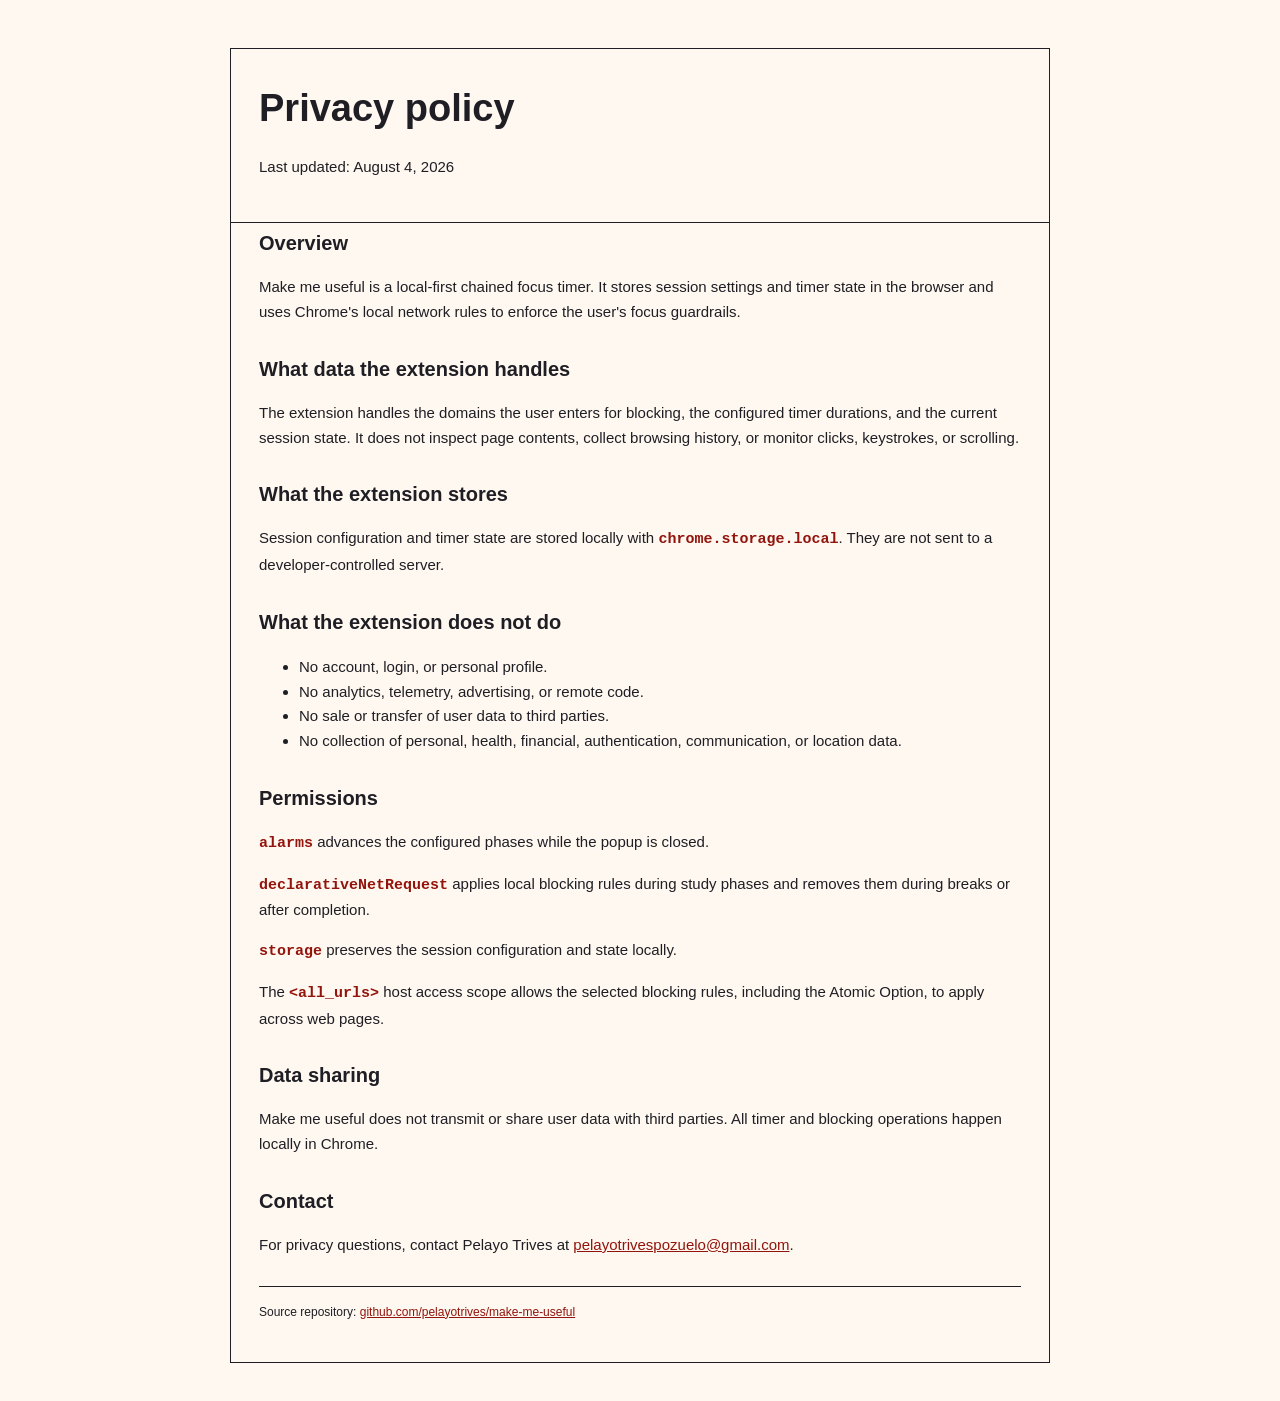
==== docs/privacy/index.html @ 8f9b8221 "feat: initial commit" ====
<!doctype html>
<html lang="en">
  <head>
    <meta charset="UTF-8" />
    <meta name="viewport" content="width=device-width, initial-scale=1.0" />
    <title>Privacy policy | Make me useful</title>
    <meta name="robots" content="noindex, nofollow" />
    <meta name="description" content="Privacy policy for Make me useful, a local-first chained focus timer for Chrome." />
    <style>
      :root { --ink: #1e1e24; --signal: #92140c; --paper: #fff8f0; }
      * { box-sizing: border-box; }
      body { margin: 0; background: var(--paper); color: var(--ink); font-family: Arial, sans-serif; line-height: 1.65; }
      .shell { width: min(820px, calc(100vw - 32px)); margin: 48px auto; }
      .hero, .policy { padding: 28px; border: 1px solid var(--ink); background: var(--paper); }
      .hero { border-bottom: 0; }
      .policy { padding-top: 4px; }
      h1 { margin: 0 0 8px; font-size: 38px; }
      h2 { margin: 28px 0 10px; font-size: 20px; }
      p, li { font-size: 15px; }
      code { color: var(--signal); font-weight: 700; }
      a { color: var(--signal); }
      .footer { margin-top: 28px; padding-top: 16px; border-top: 1px solid var(--ink); font-size: 12px; }
    </style>
  </head>
  <body>
    <main class="shell">
      <section class="hero">
        <h1>Privacy policy</h1>
        <p>Last updated: August 4, 2026</p>
      </section>
      <article class="policy">
        <h2 style="margin-top: 0">Overview</h2>
        <p>Make me useful is a local-first chained focus timer. It stores session settings and timer state in the browser and uses Chrome's local network rules to enforce the user's focus guardrails.</p>

        <h2>What data the extension handles</h2>
        <p>The extension handles the domains the user enters for blocking, the configured timer durations, and the current session state. It does not inspect page contents, collect browsing history, or monitor clicks, keystrokes, or scrolling.</p>

        <h2>What the extension stores</h2>
        <p>Session configuration and timer state are stored locally with <code>chrome.storage.local</code>. They are not sent to a developer-controlled server.</p>

        <h2>What the extension does not do</h2>
        <ul>
          <li>No account, login, or personal profile.</li>
          <li>No analytics, telemetry, advertising, or remote code.</li>
          <li>No sale or transfer of user data to third parties.</li>
          <li>No collection of personal, health, financial, authentication, communication, or location data.</li>
        </ul>

        <h2>Permissions</h2>
        <p><code>alarms</code> advances the configured phases while the popup is closed.</p>
        <p><code>declarativeNetRequest</code> applies local blocking rules during study phases and removes them during breaks or after completion.</p>
        <p><code>storage</code> preserves the session configuration and state locally.</p>
        <p>The <code>&lt;all_urls&gt;</code> host access scope allows the selected blocking rules, including the Atomic Option, to apply across web pages.</p>

        <h2>Data sharing</h2>
        <p>Make me useful does not transmit or share user data with third parties. All timer and blocking operations happen locally in Chrome.</p>

        <h2>Contact</h2>
        <p>For privacy questions, contact Pelayo Trives at <a href="mailto:pelayotrivespozuelo@gmail.com">pelayotrivespozuelo@gmail.com</a>.</p>

        <p class="footer">Source repository: <a href="https://github.com/pelayotrives/make-me-useful" rel="noopener noreferrer">github.com/pelayotrives/make-me-useful</a></p>
      </article>
    </main>
  </body>
</html>
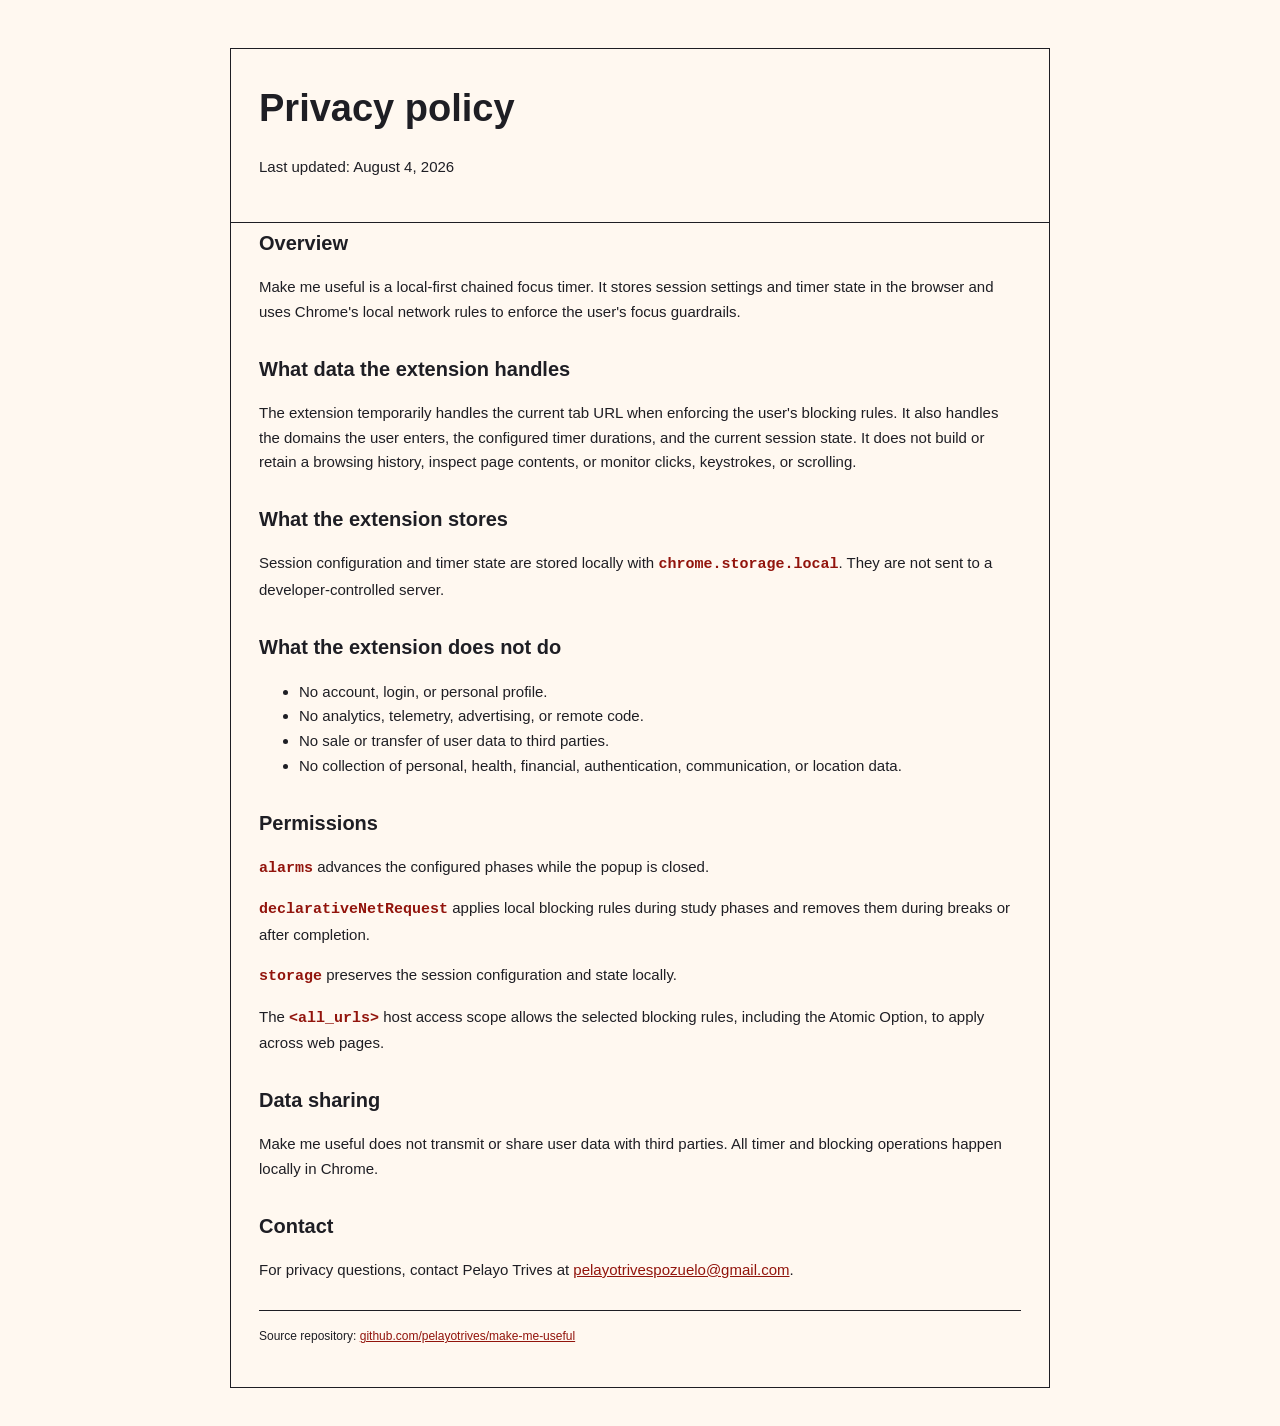
==== commit aeff9824: "feat: update privacy policy details and disable test controls in popup" ====
--- a/docs/privacy/index.html
+++ b/docs/privacy/index.html
@@ -33,7 +33,7 @@
         <p>Make me useful is a local-first chained focus timer. It stores session settings and timer state in the browser and uses Chrome's local network rules to enforce the user's focus guardrails.</p>
 
         <h2>What data the extension handles</h2>
-        <p>The extension handles the domains the user enters for blocking, the configured timer durations, and the current session state. It does not inspect page contents, collect browsing history, or monitor clicks, keystrokes, or scrolling.</p>
+        <p>The extension temporarily handles the current tab URL when enforcing the user's blocking rules. It also handles the domains the user enters, the configured timer durations, and the current session state. It does not build or retain a browsing history, inspect page contents, or monitor clicks, keystrokes, or scrolling.</p>
 
         <h2>What the extension stores</h2>
         <p>Session configuration and timer state are stored locally with <code>chrome.storage.local</code>. They are not sent to a developer-controlled server.</p>
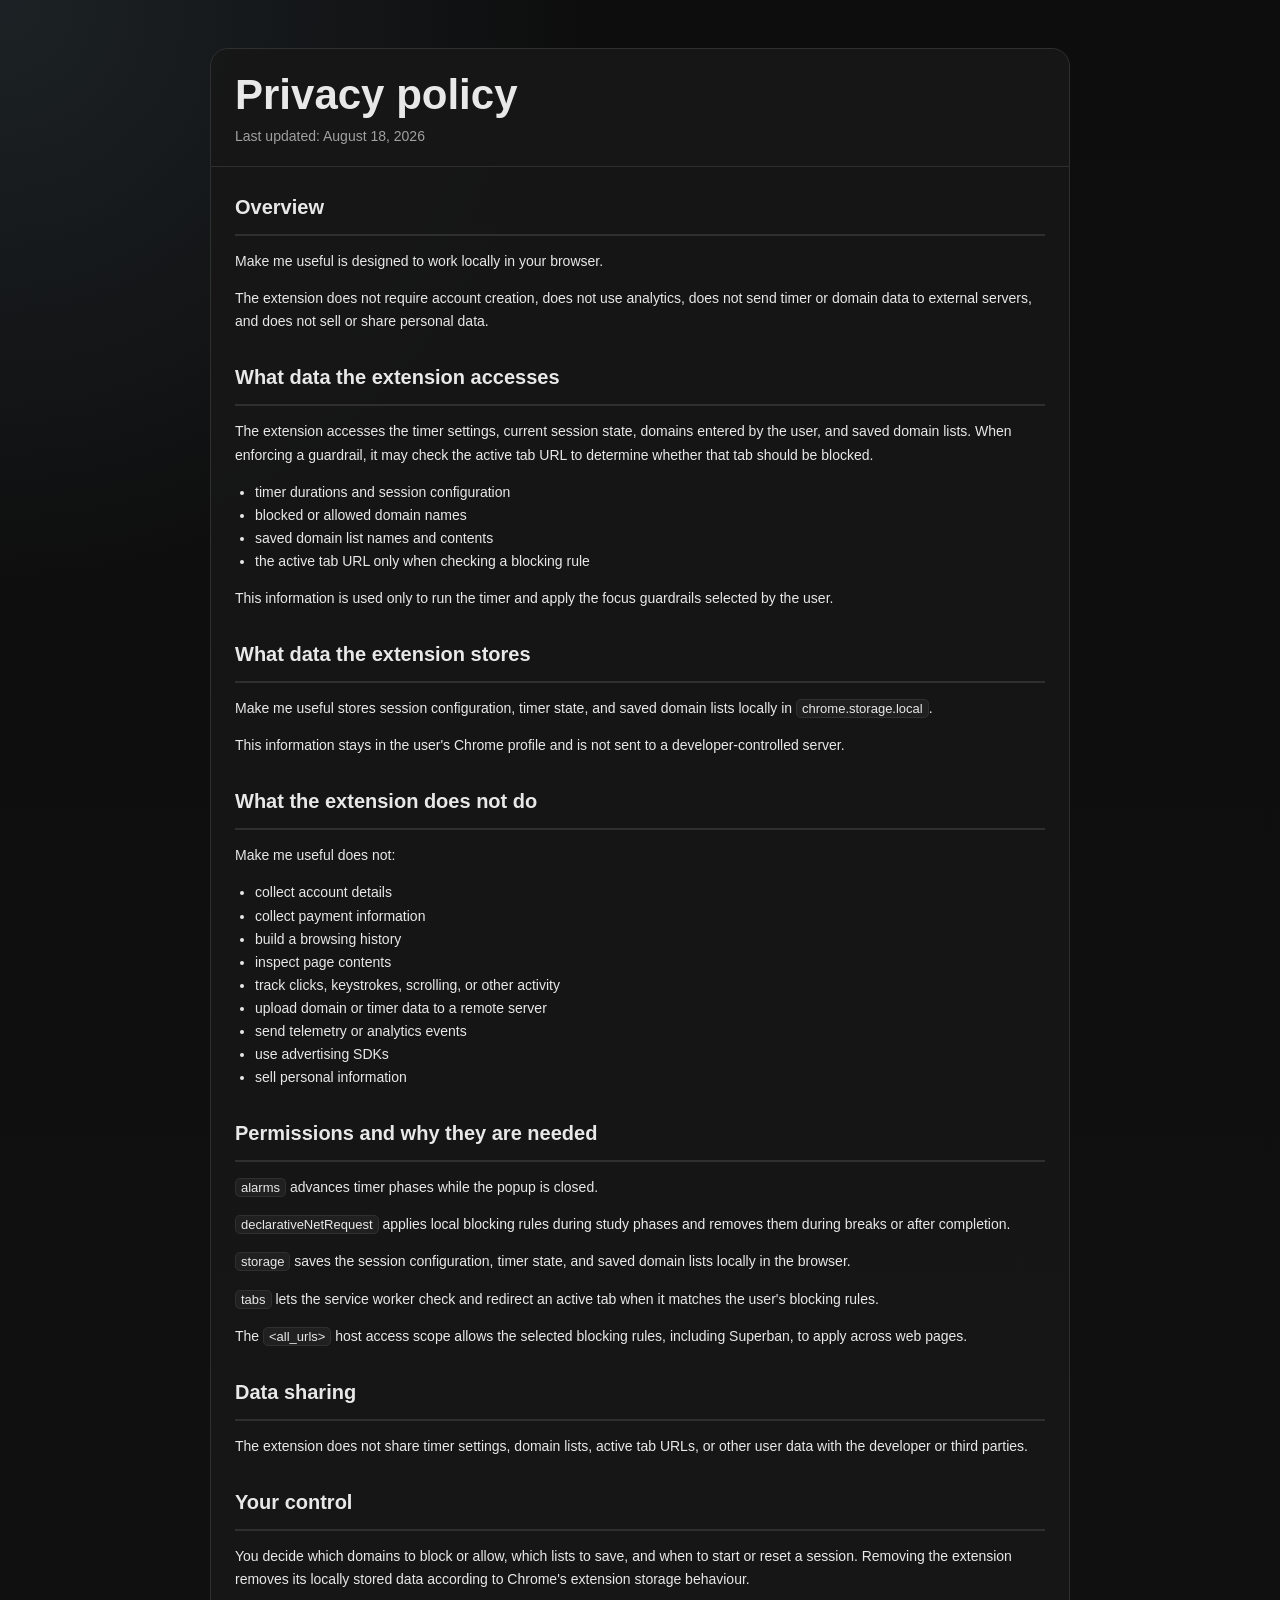
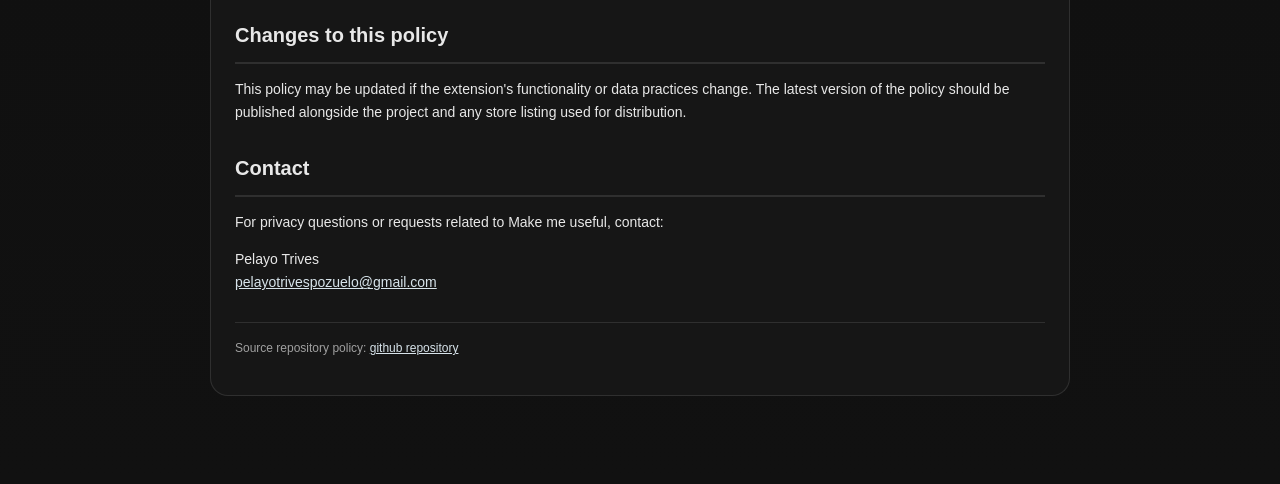
==== commit 1616f334: "feat: update privacy policy" ====
--- a/docs/privacy/index.html
+++ b/docs/privacy/index.html
@@ -4,62 +4,245 @@
     <meta charset="UTF-8" />
     <meta name="viewport" content="width=device-width, initial-scale=1.0" />
     <title>Privacy policy | Make me useful</title>
+    <link rel="icon" type="image/png" href="../../icons/icon-32.png" />
     <meta name="robots" content="noindex, nofollow" />
-    <meta name="description" content="Privacy policy for Make me useful, a local-first chained focus timer for Chrome." />
+    <meta name="googlebot" content="noindex, nofollow" />
+    <meta
+      name="description"
+      content="Privacy policy for Make me useful, a Chrome extension that chains focus timers and applies local domain guardrails."
+    />
     <style>
-      :root { --ink: #1e1e24; --signal: #92140c; --paper: #fff8f0; }
-      * { box-sizing: border-box; }
-      body { margin: 0; background: var(--paper); color: var(--ink); font-family: Arial, sans-serif; line-height: 1.65; }
-      .shell { width: min(820px, calc(100vw - 32px)); margin: 48px auto; }
-      .hero, .policy { padding: 28px; border: 1px solid var(--ink); background: var(--paper); }
-      .hero { border-bottom: 0; }
-      .policy { padding-top: 4px; }
-      h1 { margin: 0 0 8px; font-size: 38px; }
-      h2 { margin: 28px 0 10px; font-size: 20px; }
-      p, li { font-size: 15px; }
-      code { color: var(--signal); font-weight: 700; }
-      a { color: var(--signal); }
-      .footer { margin-top: 28px; padding-top: 16px; border-top: 1px solid var(--ink); font-size: 12px; }
+      :root {
+        --bg: #0d0d0d;
+        --panel: #171717;
+        --panel-2: #202020;
+        --ink: #e8e8e8;
+        --muted: #a0a0a0;
+        --line: #2f2f2f;
+        --accent: #6b8fa3;
+      }
+
+      * {
+        box-sizing: border-box;
+      }
+
+      body {
+        margin: 0;
+        background:
+          radial-gradient(circle at top left, rgba(107, 143, 163, 0.16), transparent 24%),
+          linear-gradient(180deg, #0d0d0d 0%, #111111 100%);
+        color: var(--ink);
+        font-family: "JetBrains Mono", "IBM Plex Sans", "Consolas", sans-serif;
+        line-height: 1.65;
+      }
+
+      .shell {
+        width: min(860px, calc(100vw - 32px));
+        margin: 48px auto;
+        padding: 0 0 40px;
+      }
+
+      .hero {
+        padding: 24px 24px 18px;
+        border: 1px solid var(--line);
+        border-radius: 18px 18px 0 0;
+        background: rgba(23, 23, 23, 0.94);
+      }
+
+      .hero h1 {
+        margin: 0 0 8px;
+        font-size: clamp(30px, 5vw, 42px);
+        line-height: 1.05;
+      }
+
+      .hero p {
+        margin: 0;
+        color: var(--muted);
+        font-size: 14px;
+      }
+
+      .policy {
+        padding: 24px;
+        border: 1px solid var(--line);
+        border-top: 0;
+        border-radius: 0 0 18px 18px;
+        background: rgba(23, 23, 23, 0.9);
+      }
+
+      h2 {
+        margin: 28px 0 10px;
+        font-size: 20px;
+      }
+
+      p,
+      li {
+        font-size: 14px;
+      }
+
+      ul {
+        margin: 8px 0 0;
+        padding-left: 20px;
+      }
+
+      code {
+        padding: 1px 5px;
+        border: 1px solid var(--line);
+        border-radius: 5px;
+        background: var(--panel-2);
+        color: var(--ink);
+        font-family: inherit;
+        font-size: 13px;
+      }
+
+      .footer {
+        margin-top: 28px;
+        padding-top: 16px;
+        border-top: 1px solid var(--line);
+        color: var(--muted);
+        font-size: 12px;
+      }
+
+      a {
+        color: #d8e4eb;
+      }
+
+      @media (max-width: 640px) {
+        .shell {
+          margin: 20px auto;
+        }
+
+        .hero,
+        .policy {
+          padding: 18px;
+        }
+      }
     </style>
   </head>
   <body>
     <main class="shell">
       <section class="hero">
         <h1>Privacy policy</h1>
-        <p>Last updated: August 4, 2026</p>
+        <p>Last updated: August 18, 2026</p>
       </section>
+
       <article class="policy">
-        <h2 style="margin-top: 0">Overview</h2>
-        <p>Make me useful is a local-first chained focus timer. It stores session settings and timer state in the browser and uses Chrome's local network rules to enforce the user's focus guardrails.</p>
-
-        <h2>What data the extension handles</h2>
-        <p>The extension temporarily handles the current tab URL when enforcing the user's blocking rules. It also handles the domains the user enters, the configured timer durations, and the current session state. It does not build or retain a browsing history, inspect page contents, or monitor clicks, keystrokes, or scrolling.</p>
-
-        <h2>What the extension stores</h2>
-        <p>Session configuration and timer state are stored locally with <code>chrome.storage.local</code>. They are not sent to a developer-controlled server.</p>
+        <h2 style="margin-top: 0px">Overview</h2>
+        <hr style="border: 1px solid var(--line);" />
+        <p>
+          Make me useful is designed to work locally in your browser.
+        </p>
+        <p>
+          The extension does not require account creation, does not use analytics,
+          does not send timer or domain data to external servers, and does not sell
+          or share personal data.
+        </p>
+
+        <h2>What data the extension accesses</h2>
+        <hr style="border: 1px solid var(--line);" />
+        <p>
+          The extension accesses the timer settings, current session state, domains
+          entered by the user, and saved domain lists. When enforcing a guardrail,
+          it may check the active tab URL to determine whether that tab should be
+          blocked.
+        </p>
+        <ul>
+          <li>timer durations and session configuration</li>
+          <li>blocked or allowed domain names</li>
+          <li>saved domain list names and contents</li>
+          <li>the active tab URL only when checking a blocking rule</li>
+        </ul>
+        <p>
+          This information is used only to run the timer and apply the focus
+          guardrails selected by the user.
+        </p>
+
+        <h2>What data the extension stores</h2>
+        <hr style="border: 1px solid var(--line);" />
+        <p>
+          Make me useful stores session configuration, timer state, and saved
+          domain lists locally in <code>chrome.storage.local</code>.
+        </p>
+        <p>
+          This information stays in the user's Chrome profile and is not sent to a
+          developer-controlled server.
+        </p>
 
         <h2>What the extension does not do</h2>
+        <hr style="border: 1px solid var(--line);" />
+        <p>Make me useful does not:</p>
         <ul>
-          <li>No account, login, or personal profile.</li>
-          <li>No analytics, telemetry, advertising, or remote code.</li>
-          <li>No sale or transfer of user data to third parties.</li>
-          <li>No collection of personal, health, financial, authentication, communication, or location data.</li>
+          <li>collect account details</li>
+          <li>collect payment information</li>
+          <li>build a browsing history</li>
+          <li>inspect page contents</li>
+          <li>track clicks, keystrokes, scrolling, or other activity</li>
+          <li>upload domain or timer data to a remote server</li>
+          <li>send telemetry or analytics events</li>
+          <li>use advertising SDKs</li>
+          <li>sell personal information</li>
         </ul>
 
-        <h2>Permissions</h2>
-        <p><code>alarms</code> advances the configured phases while the popup is closed.</p>
-        <p><code>declarativeNetRequest</code> applies local blocking rules during study phases and removes them during breaks or after completion.</p>
-        <p><code>storage</code> preserves the session configuration and state locally.</p>
-        <p>The <code>&lt;all_urls&gt;</code> host access scope allows the selected blocking rules, including the Atomic Option, to apply across web pages.</p>
+        <h2>Permissions and why they are needed</h2>
+        <hr style="border: 1px solid var(--line);" />
+        <p>
+          <code>alarms</code> advances timer phases while the popup is closed.
+        </p>
+        <p>
+          <code>declarativeNetRequest</code> applies local blocking rules during
+          study phases and removes them during breaks or after completion.
+        </p>
+        <p>
+          <code>storage</code> saves the session configuration, timer state, and
+          saved domain lists locally in the browser.
+        </p>
+        <p>
+          <code>tabs</code> lets the service worker check and redirect an active tab
+          when it matches the user's blocking rules.
+        </p>
+        <p>
+          The <code>&lt;all_urls&gt;</code> host access scope allows the selected
+          blocking rules, including Superban, to apply across web pages.
+        </p>
 
         <h2>Data sharing</h2>
-        <p>Make me useful does not transmit or share user data with third parties. All timer and blocking operations happen locally in Chrome.</p>
+        <hr style="border: 1px solid var(--line);" />
+        <p>
+          The extension does not share timer settings, domain lists, active tab
+          URLs, or other user data with the developer or third parties.
+        </p>
+
+        <h2>Your control</h2>
+        <hr style="border: 1px solid var(--line);" />
+        <p>
+          You decide which domains to block or allow, which lists to save, and when
+          to start or reset a session. Removing the extension removes its locally
+          stored data according to Chrome's extension storage behaviour.
+        </p>
+
+        <h2>Changes to this policy</h2>
+        <hr style="border: 1px solid var(--line);" />
+        <p>
+          This policy may be updated if the extension's functionality or data
+          practices change. The latest version of the policy should be published
+          alongside the project and any store listing used for distribution.
+        </p>
 
         <h2>Contact</h2>
-        <p>For privacy questions, contact Pelayo Trives at <a href="mailto:pelayotrivespozuelo@gmail.com">pelayotrivespozuelo@gmail.com</a>.</p>
-
-        <p class="footer">Source repository: <a href="https://github.com/pelayotrives/make-me-useful" rel="noopener noreferrer">github.com/pelayotrives/make-me-useful</a></p>
+        <hr style="border: 1px solid var(--line);" />
+        <p>
+          For privacy questions or requests related to Make me useful, contact:
+        </p>
+        <p>
+          Pelayo Trives<br />
+          <a href="mailto:pelayotrivespozuelo@gmail.com">pelayotrivespozuelo@gmail.com</a>
+        </p>
+
+        <p class="footer">
+          Source repository policy:
+          <a href="https://github.com/pelayotrives/make-me-useful" rel="noopener noreferrer">github repository</a>
+        </p>
       </article>
     </main>
   </body>
 </html>
+
